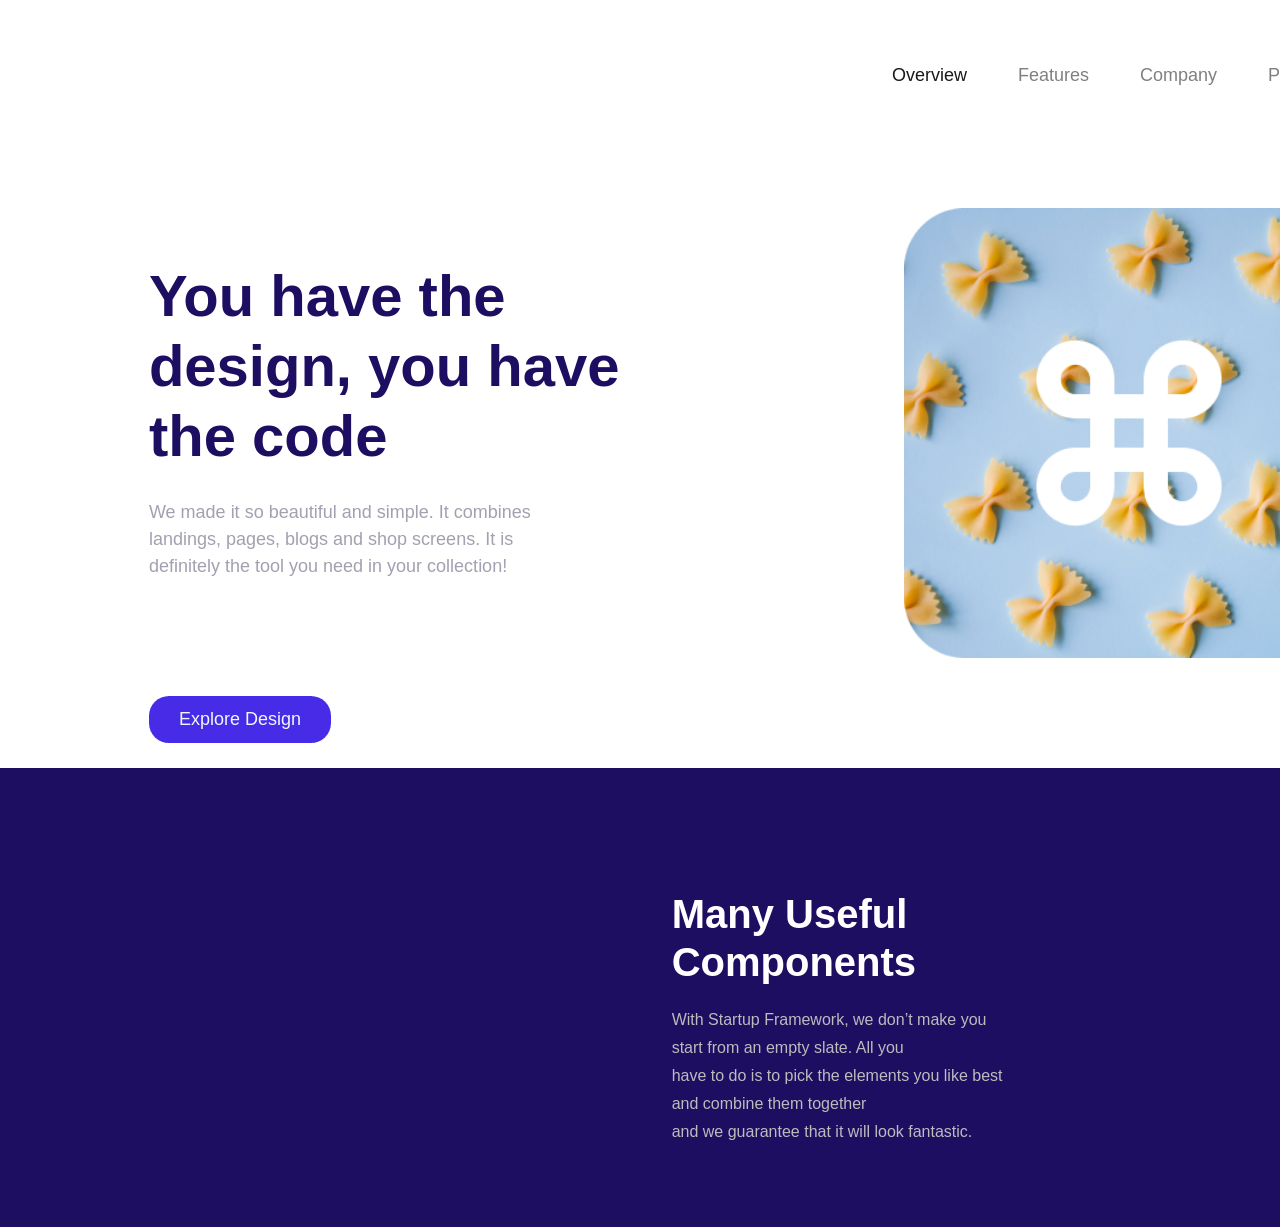
==== index9.html @ 81e71b6c "added header9" ====
<!DOCTYPE html>
<html lang="en">
<head>
    <meta charset="UTF-8">
    <meta name="viewport" content="width=device-width, initial-scale=1.0">
    <title>header9</title>

    <!-- header 9 css -->
    <link rel="stylesheet" href="header9.css">

    <!-- bootstrap css -->
    <link rel="stylesheet" href="https://cdn.jsdelivr.net/npm/bootstrap@4.6.2/dist/css/bootstrap.min.css" integrity="sha384-xOolHFLEh07PJGoPkLv1IbcEPTNtaed2xpHsD9ESMhqIYd0nLMwNLD69Npy4HI+N" crossorigin="anonymous">
</head>
<body>

  <div class="row">
    <div class="col-sm-12 col-md-12 col-lg-1"></div>
    <div class="col-sm-12 col-md-12 col-lg-10 ">
        <nav class="navbar navbar-expand-lg navbar-light">
    <div class="col-sm-12 col-md-12 col-lg-1"></div>
</div>


<section>
    <div class="row">
        <div class="col-sm-12 col-md-12 col-lg-1 col-xl-1"></div>
        <div class="col-sm-12 col-md-12 col-lg-10 col-xl-10">
            <div class="row">
                <div class="col-sm-12 col-md-12 col-lg-6 col-xl-6 spectar">
                  <div class="upper">
                    <!-- <h4>Startup3</h4> -->
                    <div class="navigate">
                        <nav class="navbar navbar-expand-lg navbar-light">
                            <!-- <a class="navbar-brand" href="#">Navbar</a> -->
                            <button class="navbar-toggler" type="button" data-toggle="collapse" data-target="#navbarNav" aria-controls="navbarNav" aria-expanded="false" aria-label="Toggle navigation">
                              <span class="navbar-toggler-icon"></span>
                            </button>
                            <div class="collapse navbar-collapse" id="navbarNav">
                              <ul class="navbar-nav">
                                <li class="nav-item active">
                                  <a class="nav-link" href="top-nav">Overview <span class="sr-only">(current)</span></a>
                                </li>
                                <li class="nav-item">
                                  <a class="nav-link" href="top-nav">Features</a>
                                </li>
                                <li class="nav-item">
                                  <a class="nav-link" href="top-nav">Company</a>
                                </li>
                                <li class="nav-item">
                                    <a class="nav-link" href="top-nav">Platform</a>
                                  </li>
                                  
                                <li class="btn-class">
                                    <button>
                                        <a class="nav-link" href="top-nav">Purchase</a>
                                    </button>
                                  </li>
                              </ul>
                            </div>
                        </nav>
                      <!-- <a href="#">Pricing</a>
                      <a href="#">About</a> -->
                    </div>
                  </div>
                    <div class="herotext">
                        <h1>You have the<br> design, you have<br> the code</h1>
                        <p>
                          We made it so beautiful and simple. It combines<br>
                          landings, pages, blogs and shop screens. It is<br>
                          definitely the tool you need in your collection!
                        </p>


                        <div class="button">
                            <button class="btn-hero">Explore Design</button>
                        </div>
                    </div>
                </div>
                <div class="col-sm-12 col-md-12 col-lg-6 col-xl-6">
                    <div class="hero-img">
                        <img src="Image(2).png" alt="">
                </div>
            </div>
        </div>
        <div class="col-sm-12 col-md-12 col-lg-1 col-xl-1"></div>
    </div>
</section>

  <div class="buttom-footer">
    <div class="col-sm-12 col-md-12 col-lg-1 col-xl-1"></div>
<div class="col-sm-12 col-md-12 offset-lg-2 col-lg-10">
  <div class="holo">
    <div class="big-div">
      <div class="div-img">
        <img src="/headergit init
        9/Image(2).png" alt="">
  
      </div>
      <div class="div-text">
        <h1> Many Useful Components</h1>
        <p>With Startup Framework, we don’t make you start from an empty slate. All you <br> have to do is to pick the elements you like best and combine them together <br> and we guarantee that it will look fantastic. </p>
      </div>
    </div>
  </div>
  
  <div class="col-sm-12 col-md-12 col-lg-1"></div>
</div>





    <script src="https://cdn.jsdelivr.net/npm/jquery@3.5.1/dist/jquery.slim.min.js" integrity="sha384-DfXdz2htPH0lsSSs5nCTpuj/zy4C+OGpamoFVy38MVBnE+IbbVYUew+OrCXaRkfj" crossorigin="anonymous"></script>
    <script src="https://cdn.jsdelivr.net/npm/bootstrap@4.6.2/dist/js/bootstrap.bundle.min.js" integrity="sha384-Fy6S3B9q64WdZWQUiU+q4/2Lc9npb8tCaSX9FK7E8HnRr0Jz8D6OP9dO5Vg3Q9ct" crossorigin="anonymous"></script>          
</body>
</html>
---- header9.css ----
/* styling */
@import url('https://fonts.googleapis.com/css2?family=DM+Sans:wght@100;200;500;700&display=swap');

*{
    font-family: DMsans, sans-serif;
}

/* styling button */

.row {
    margin: 0 !important;
    
}

/* .nav-link {
    color: #15143966 !important;
} */



.btn-hero {
    border: 0;
    padding: 10px 30px;
    font-family: Arial, Helvetica, sans-serif;
    box-shadow: none;
    color: aliceblue;
    outline: none;
    background: #482BE7;
    border-radius: 20px;
    cursor: pointer;
    font-size: 18px;
}

.button {
    padding-top: 100px;
}

.herotext h1 {
    padding-top: 150px;
    font-family: Arial, Helvetica, sans-serif;
    font-size: 58px;
    font-weight: 700;
    font-variant-position: 226px;
    color: #1E0E62;
    line-height: 70px;
    letter-spacing: -1;
}

.herotext p {
    font-family: Arial, Helvetica, sans-serif;
    font-size: 18px;
    color: #15143966;
    padding-top: 20px;
}

.hero-img {
    margin-left: 32%;
    margin-top: 35%;
    margin-bottom: 10%;
}

.hero-img img  {
    width: 450px;
    height: fit-content;
    padding-bottom: 55px;
}


.upper{
    display: inline-flex;
    margin-top:30px;
}

.navigate a {
    text-decoration: none;
    color: #15143966;
    font-size: 18px;
    margin-left: 35px;
}

.navigate nav {
    padding-left: 700px;
}



.btn-class button {
    /* border: 5px; */
    padding: 1px 1px;
    padding-right: 25px;
    font-family: Arial, Helvetica, sans-serif;
    box-shadow: none;
    background-color: none;
    outline: 3px;
    /* outline-color: #ba0000; */
    /* background: #b0afb6; */
    border-radius: 25px;
    cursor: pointer;
    font-size: 18px;
}

.big-div {
    display: flex;
    gap: 400px;
    margin-top: 5%;

 
}

.holo {
    width: 80%;
    margin: 70;
}

.div-img img {
    width: 190px;
    margin-left: 20%;
}

.buttom-footer {
    background-color: #1E0E62;
    padding: 65px;
    width: 100%;
}

.div-text p {
    color: #bcbcbc;
    margin-top: 20px;
    line-height: 28px;
}

.div-text h1 {
    color: #fff;
    font-weight: 600;
    margin-top: 20px;
}




@media screen and (max-width: 992px) {
    
}
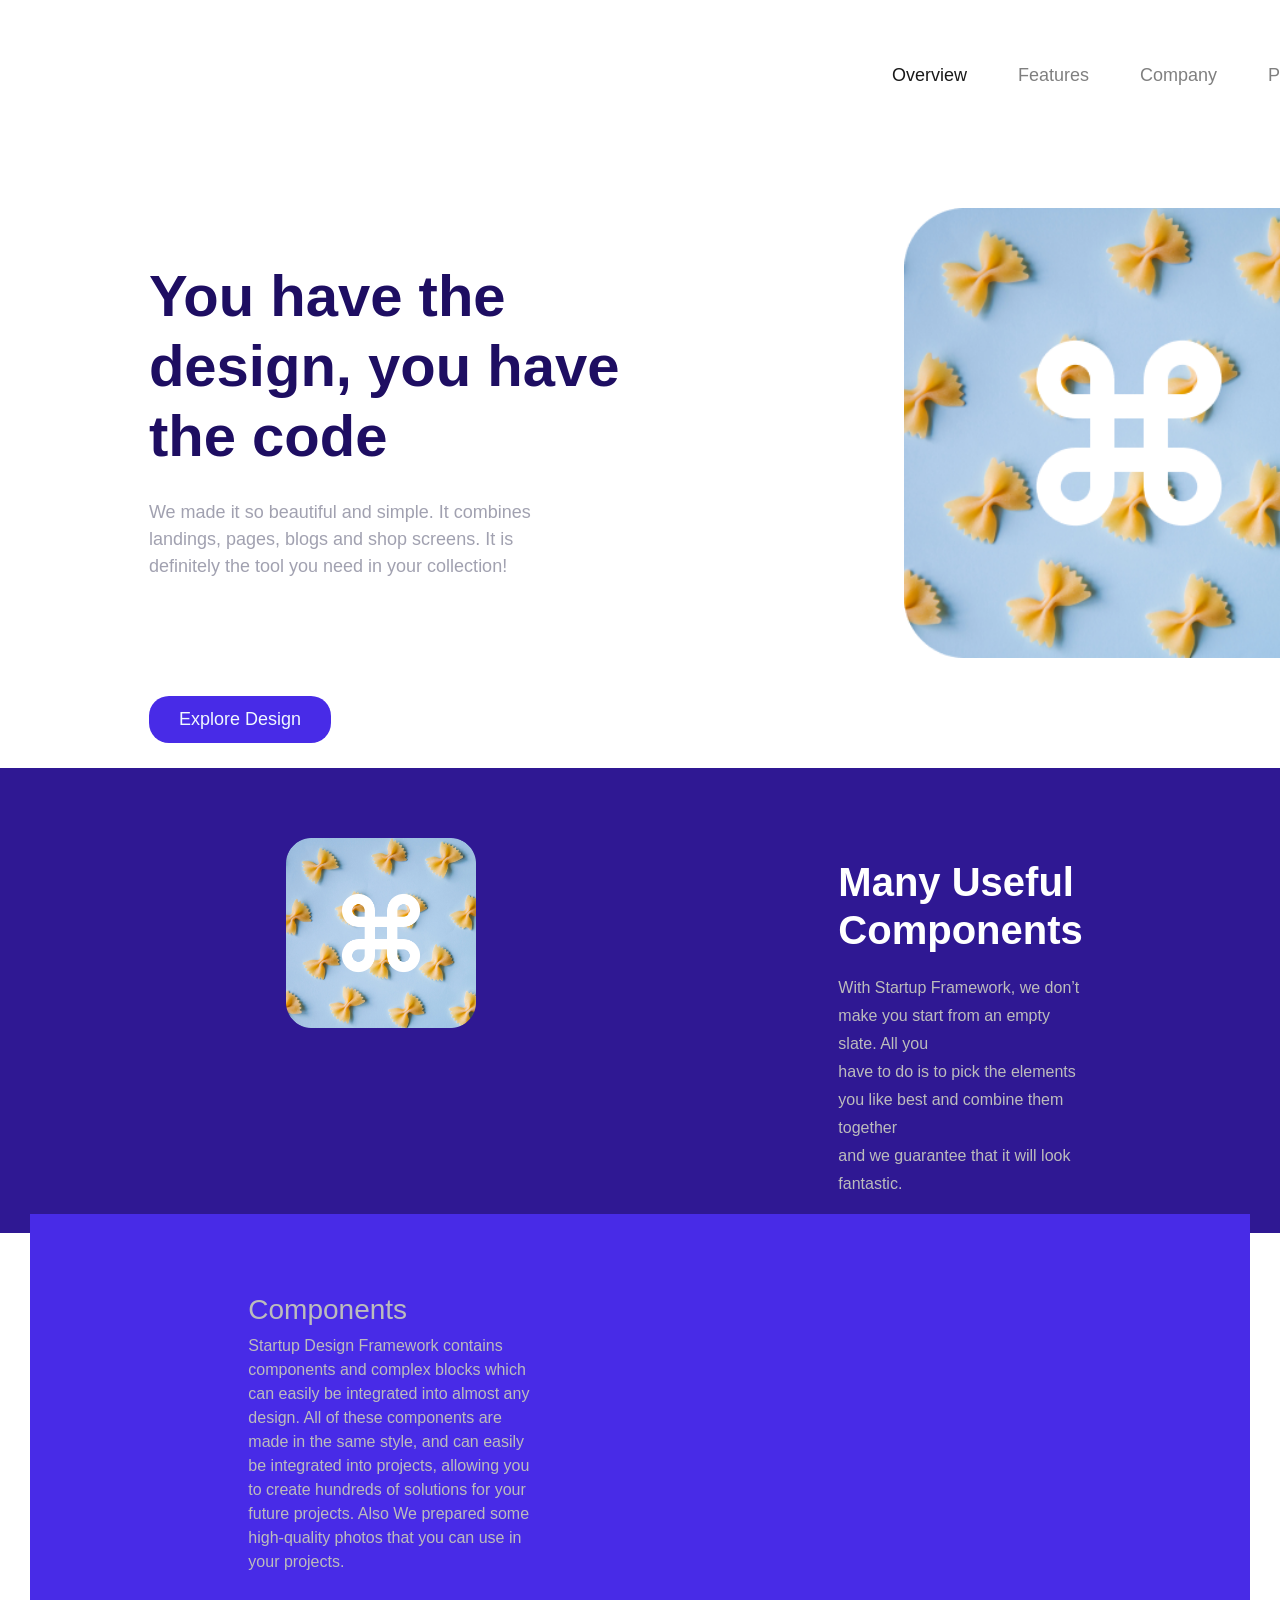
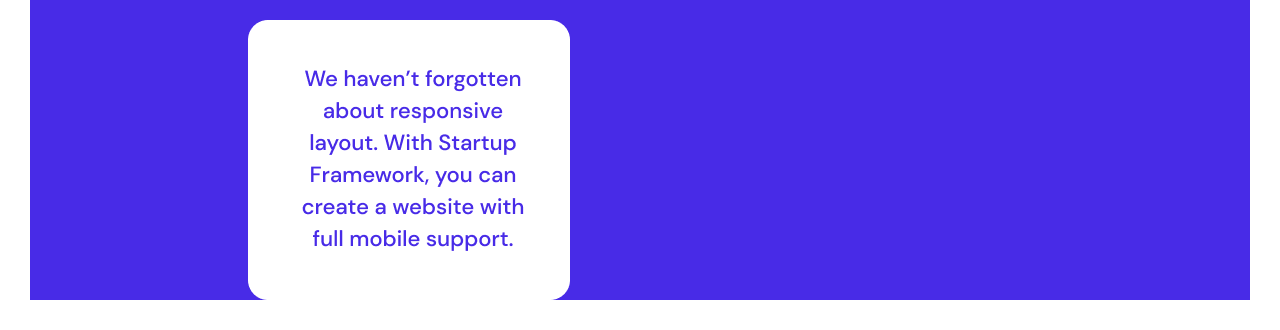
==== commit 0766935e: "added new" ====
--- a/index9.html
+++ b/index9.html
@@ -86,14 +86,14 @@
     </div>
 </section>
 
-  <div class="buttom-footer">
+  <section>
+    <div class="buttom-footer">
     <div class="col-sm-12 col-md-12 col-lg-1 col-xl-1"></div>
 <div class="col-sm-12 col-md-12 offset-lg-2 col-lg-10">
   <div class="holo">
     <div class="big-div">
       <div class="div-img">
-        <img src="/headergit init
-        9/Image(2).png" alt="">
+        <img src="Image(2).png" alt="">
   
       </div>
       <div class="div-text">
@@ -102,9 +102,37 @@
       </div>
     </div>
   </div>
-  
   <div class="col-sm-12 col-md-12 col-lg-1"></div>
 </div>
+<section>
+
+
+
+<section>
+  <div class="button-below">
+  <div class="col-sm-12 col-md-12 col-lg-1 col-xl-1"></div>
+  <div class="col-sm-12 col-md-12 offset-lg-2 col-lg-10">
+    <div>
+      <div class="right-top-text">
+        <h3>Components</h3>
+        <p>Startup Design Framework contains components and 
+          complex blocks which can easily be integrated into
+          almost any design. All of these components are made
+          in the same style, and can easily be integrated into
+          projects, allowing you to create hundreds of solutions
+          for your future projects. Also We prepared some high-quality
+          photos that you can use in your projects.
+        </p>
+      <div>  
+        <div class="tip-img-png">
+          <img src="Tip.png" alt="">
+        </div>
+      </div>
+    </div> 
+  <div class="col-sm-12 col-md-12 col-lg-1"></div>
+  <div>  
+<section>
+  
 
 
 
--- a/header9.css
+++ b/header9.css
@@ -118,9 +118,14 @@
 }
 
 .buttom-footer {
-    background-color: #1E0E62;
-    padding: 65px;
-    width: 100%;
+    background-color: #2F1893;
+    padding: 30px;
+    width: 100%  
+}
+
+
+.buttom-footer {
+    height: 40%;
 }
 
 .div-text p {
@@ -135,6 +140,26 @@
     margin-top: 20px;
 }
 
+/* Components Session */
+
+.button-below {
+    background: #482BE7;
+    color: #bcbcbc;
+}
+
+.right-top-text {
+    padding-right: 70%;
+    padding-top: 8%;
+    gap: 80%;
+
+}
+
+.tip-img-png {
+    padding-top: 10%;
+}
+
+
+
 
 
 
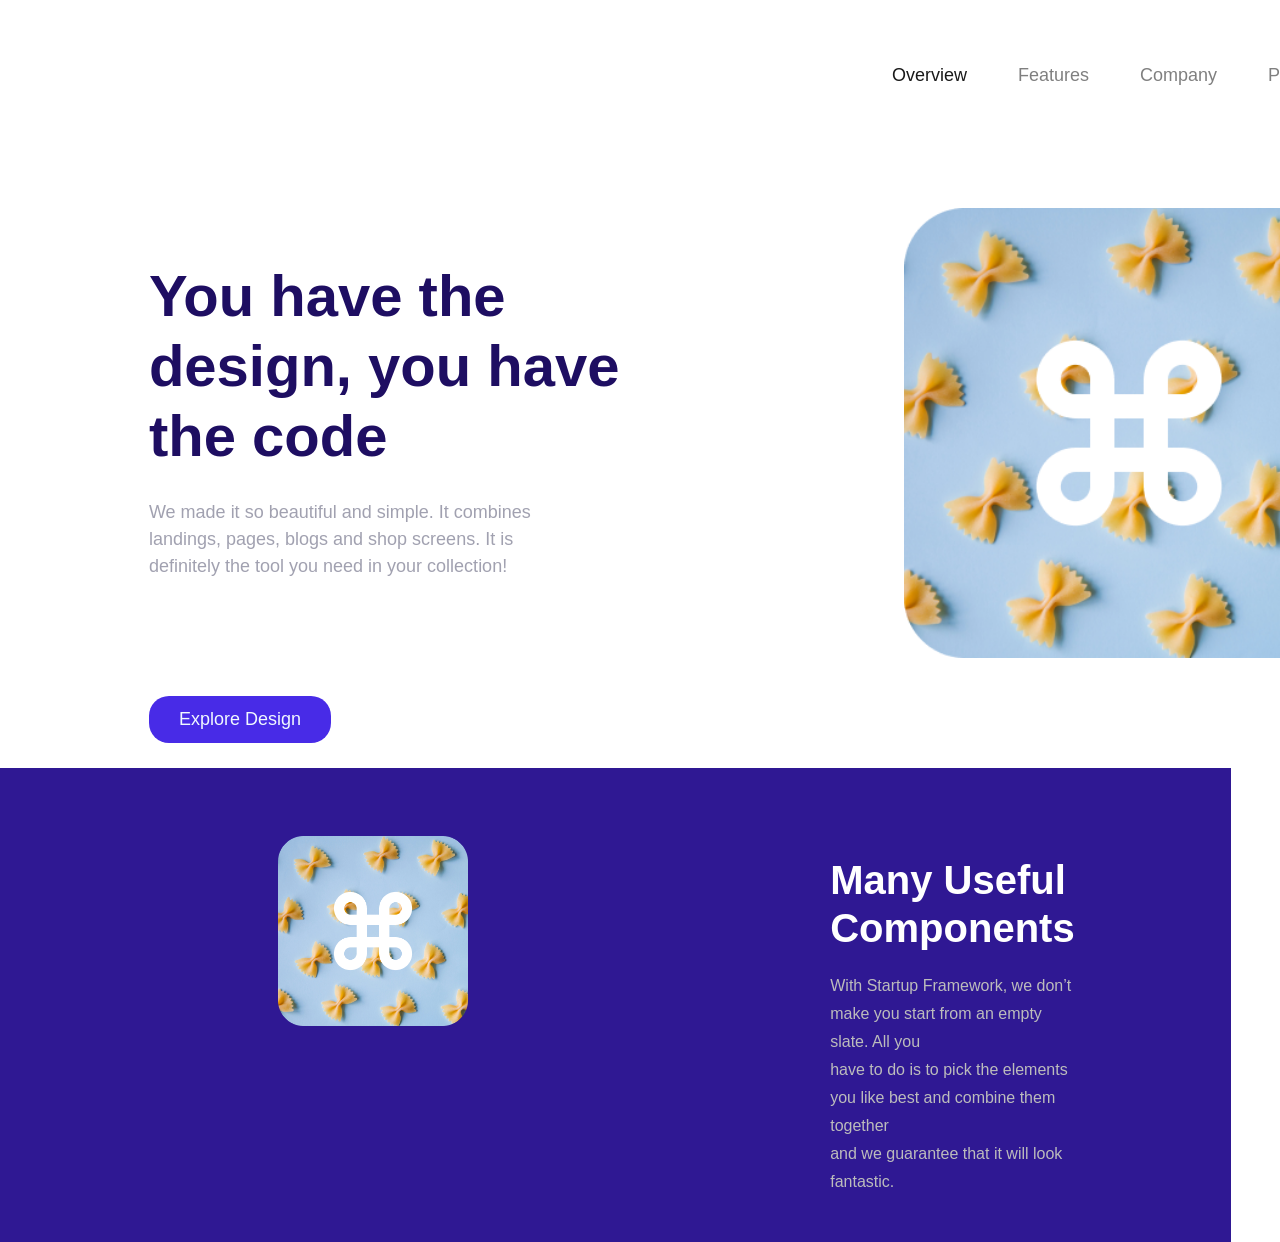
==== commit 67e64fe4: "added again" ====
--- a/index9.html
+++ b/index9.html
@@ -105,33 +105,6 @@
   <div class="col-sm-12 col-md-12 col-lg-1"></div>
 </div>
 <section>
-
-
-
-<section>
-  <div class="button-below">
-  <div class="col-sm-12 col-md-12 col-lg-1 col-xl-1"></div>
-  <div class="col-sm-12 col-md-12 offset-lg-2 col-lg-10">
-    <div>
-      <div class="right-top-text">
-        <h3>Components</h3>
-        <p>Startup Design Framework contains components and 
-          complex blocks which can easily be integrated into
-          almost any design. All of these components are made
-          in the same style, and can easily be integrated into
-          projects, allowing you to create hundreds of solutions
-          for your future projects. Also We prepared some high-quality
-          photos that you can use in your projects.
-        </p>
-      <div>  
-        <div class="tip-img-png">
-          <img src="Tip.png" alt="">
-        </div>
-      </div>
-    </div> 
-  <div class="col-sm-12 col-md-12 col-lg-1"></div>
-  <div>  
-<section>
   
 
 
--- a/header9.css
+++ b/header9.css
@@ -120,12 +120,11 @@
 .buttom-footer {
     background-color: #2F1893;
     padding: 30px;
-    width: 100%  
 }
 
 
 .buttom-footer {
-    height: 40%;
+    height: 100%;
 }
 
 .div-text p {
@@ -140,24 +139,6 @@
     margin-top: 20px;
 }
 
-/* Components Session */
-
-.button-below {
-    background: #482BE7;
-    color: #bcbcbc;
-}
-
-.right-top-text {
-    padding-right: 70%;
-    padding-top: 8%;
-    gap: 80%;
-
-}
-
-.tip-img-png {
-    padding-top: 10%;
-}
-
 
 
 
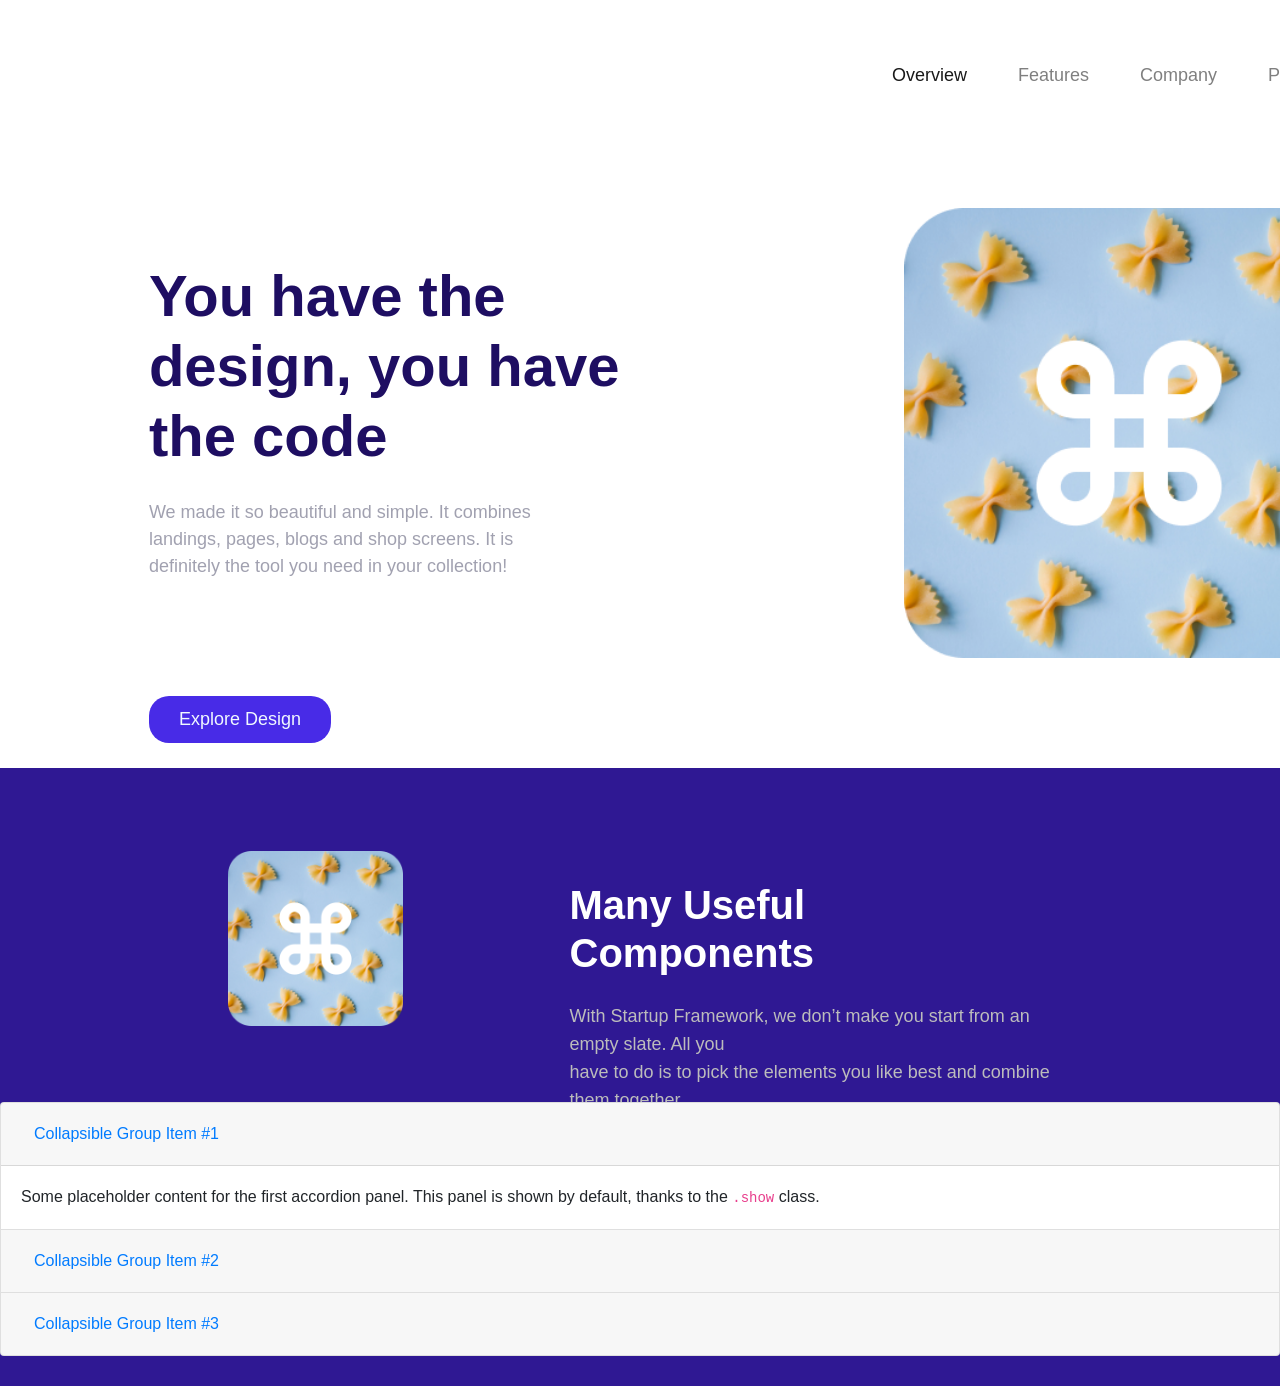
==== commit 38832172: "addednew" ====
--- a/index9.html
+++ b/index9.html
@@ -86,7 +86,7 @@
     </div>
 </section>
 
-  <section>
+
     <div class="buttom-footer">
     <div class="col-sm-12 col-md-12 col-lg-1 col-xl-1"></div>
 <div class="col-sm-12 col-md-12 offset-lg-2 col-lg-10">
@@ -104,11 +104,53 @@
   </div>
   <div class="col-sm-12 col-md-12 col-lg-1"></div>
 </div>
-<section>
-  
 
 
+<div class="accordion" id="accordionExample">
+  <div class="card">
+    <div class="card-header" id="headingOne">
+      <h2 class="mb-0">
+        <button class="btn btn-link btn-block text-left" type="button" data-toggle="collapse" data-target="#collapseOne" aria-expanded="true" aria-controls="collapseOne">
+          Collapsible Group Item #1
+        </button>
+      </h2>
+    </div>
 
+    <div id="collapseOne" class="collapse show" aria-labelledby="headingOne" data-parent="#accordionExample">
+      <div class="card-body">
+        Some placeholder content for the first accordion panel. This panel is shown by default, thanks to the <code>.show</code> class.
+      </div>
+    </div>
+  </div>
+  <div class="card">
+    <div class="card-header" id="headingTwo">
+      <h2 class="mb-0">
+        <button class="btn btn-link btn-block text-left collapsed" type="button" data-toggle="collapse" data-target="#collapseTwo" aria-expanded="false" aria-controls="collapseTwo">
+          Collapsible Group Item #2
+        </button>
+      </h2>
+    </div>
+    <div id="collapseTwo" class="collapse" aria-labelledby="headingTwo" data-parent="#accordionExample">
+      <div class="card-body">
+        Some placeholder content for the second accordion panel. This panel is hidden by default.
+      </div>
+    </div>
+  </div>
+  <div class="card">
+    <div class="card-header" id="headingThree">
+      <h2 class="mb-0">
+        <button class="btn btn-link btn-block text-left collapsed" type="button" data-toggle="collapse" data-target="#collapseThree" aria-expanded="false" aria-controls="collapseThree">
+          Collapsible Group Item #3
+        </button>
+      </h2>
+    </div>
+    <div id="collapseThree" class="collapse" aria-labelledby="headingThree" data-parent="#accordionExample">
+      <div class="card-body">
+        And lastly, the placeholder content for the third and final accordion panel. This panel is hidden by default.
+      </div>
+    </div>
+  </div>
+</div>
 
 
     <script src="https://cdn.jsdelivr.net/npm/jquery@3.5.1/dist/jquery.slim.min.js" integrity="sha384-DfXdz2htPH0lsSSs5nCTpuj/zy4C+OGpamoFVy38MVBnE+IbbVYUew+OrCXaRkfj" crossorigin="anonymous"></script>
--- a/header9.css
+++ b/header9.css
@@ -101,10 +101,8 @@
 
 .big-div {
     display: flex;
-    gap: 400px;
-    margin-top: 5%;
-
- 
+    gap: 50px;
+    margin-top: 10%;
 }
 
 .holo {
@@ -113,15 +111,17 @@
 }
 
 .div-img img {
-    width: 190px;
-    margin-left: 20%;
+    width: 60%;
+    margin-right: 20%;
+    padding-bottom: 10%;
+    padding-top: -5;
 }
 
 .buttom-footer {
     background-color: #2F1893;
-    padding: 30px;
+    padding-bottom: 30px;
+    width: 100%;
 }
-
 
 .buttom-footer {
     height: 100%;
@@ -129,17 +129,18 @@
 
 .div-text p {
     color: #bcbcbc;
-    margin-top: 20px;
+    font-size: 18px;
     line-height: 28px;
+    font-weight: 500;
+    height: 84px;
 }
 
 .div-text h1 {
     color: #fff;
     font-weight: 600;
-    margin-top: 20px;
+    margin-top: 30px;
+    margin-bottom: 5%;
 }
-
-
 
 
 
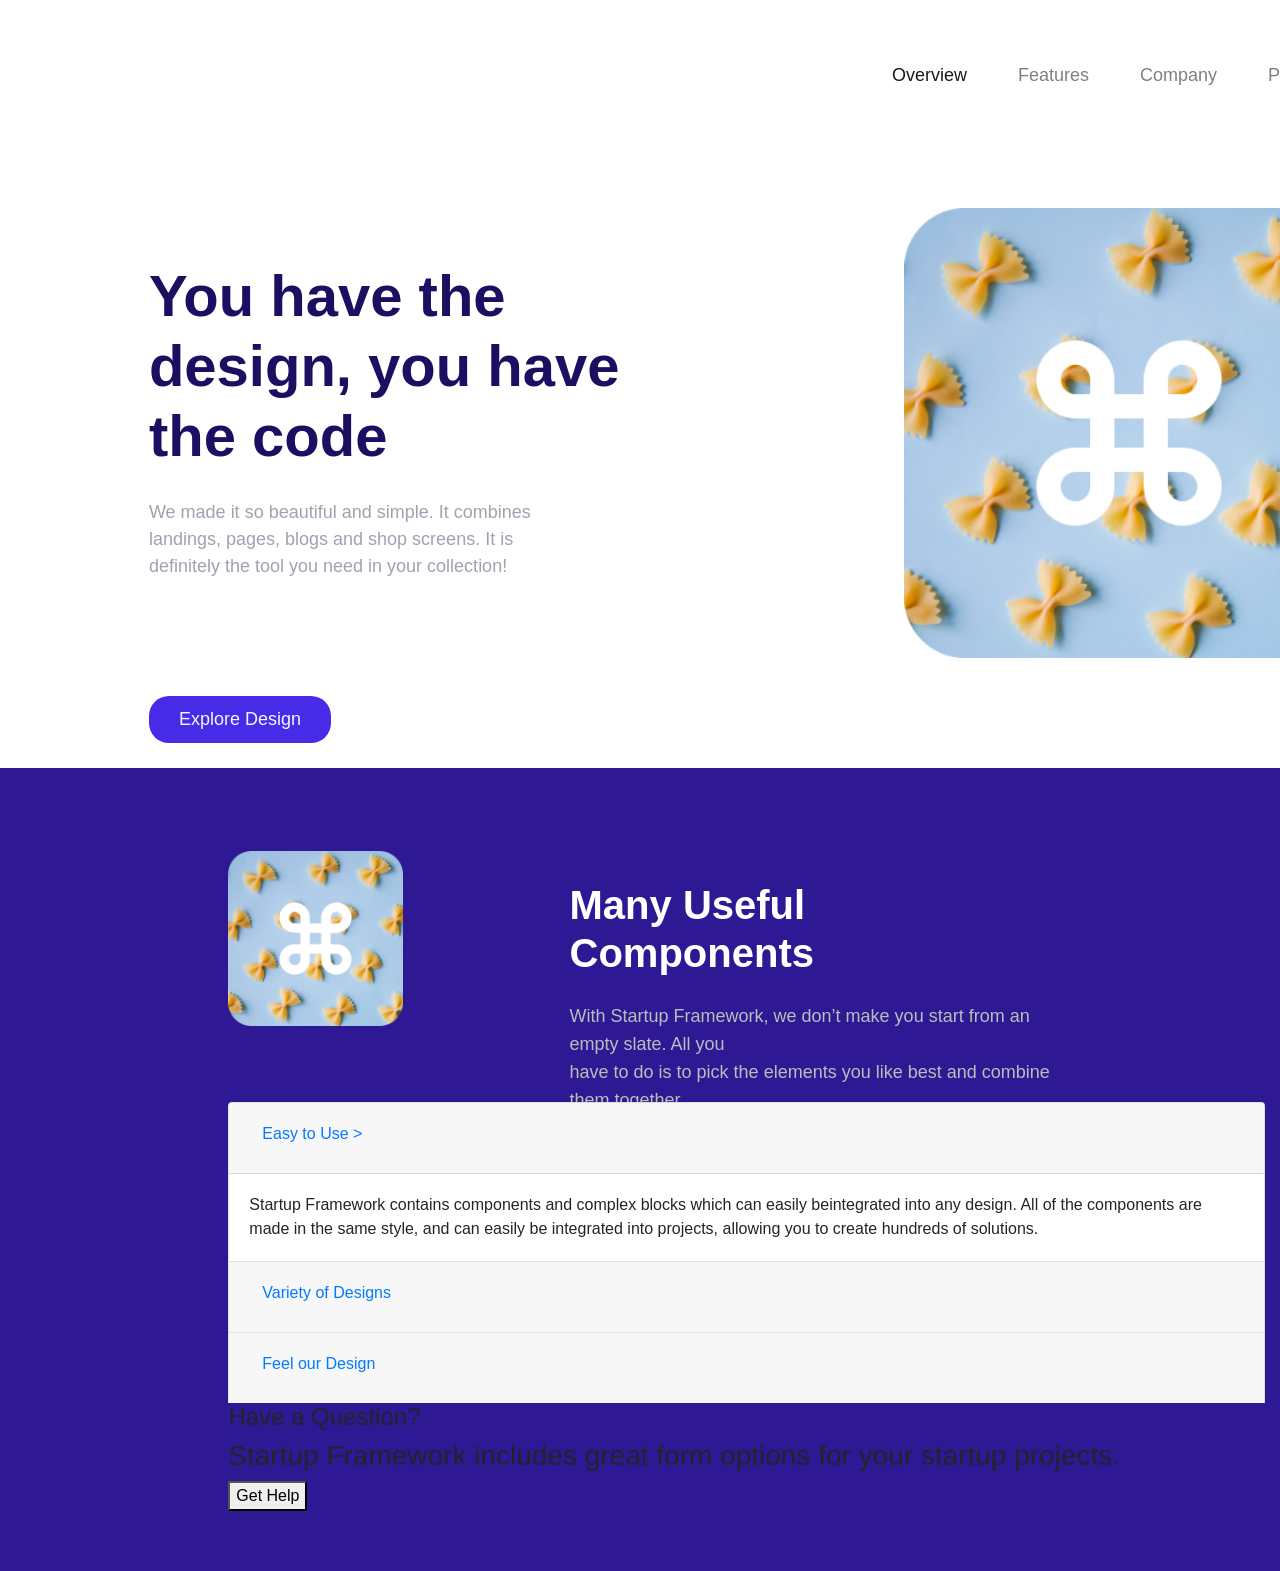
==== commit 15f8105b: "addedmore" ====
--- a/index9.html
+++ b/index9.html
@@ -106,48 +106,60 @@
 </div>
 
 
-<div class="accordion" id="accordionExample">
+<div class="buttom-footer">
+  <div class="col-sm-12 col-md-12 col-lg-1 col-xl-1"></div>
+<div class="col-sm-12 col-md-12 offset-lg-2 col-lg-10">
+  <div class="accordion" id="accordionExample">
   <div class="card">
     <div class="card-header" id="headingOne">
-      <h2 class="mb-0">
+      <h2 class="mb-2">
         <button class="btn btn-link btn-block text-left" type="button" data-toggle="collapse" data-target="#collapseOne" aria-expanded="true" aria-controls="collapseOne">
-          Collapsible Group Item #1
+          Easy to Use &gt;
         </button>
       </h2>
     </div>
 
     <div id="collapseOne" class="collapse show" aria-labelledby="headingOne" data-parent="#accordionExample">
       <div class="card-body">
-        Some placeholder content for the first accordion panel. This panel is shown by default, thanks to the <code>.show</code> class.
+        Startup Framework contains components and complex blocks which can easily beintegrated into any design. All of the components are made in the same style, and can easily be integrated into projects, allowing you to create hundreds of solutions.
       </div>
     </div>
   </div>
   <div class="card">
     <div class="card-header" id="headingTwo">
-      <h2 class="mb-0">
+      <h2 class="mb-2">
         <button class="btn btn-link btn-block text-left collapsed" type="button" data-toggle="collapse" data-target="#collapseTwo" aria-expanded="false" aria-controls="collapseTwo">
-          Collapsible Group Item #2
+          Variety of Designs
         </button>
       </h2>
     </div>
     <div id="collapseTwo" class="collapse" aria-labelledby="headingTwo" data-parent="#accordionExample">
       <div class="card-body">
-        Some placeholder content for the second accordion panel. This panel is hidden by default.
+        Startup Framework contains components and complex blocks which can easily be integrated into any design. All of the components are made in the same style, and can easily be integrated into projects, allowing you to create hundreds of solutions.
       </div>
     </div>
   </div>
   <div class="card">
     <div class="card-header" id="headingThree">
-      <h2 class="mb-0">
+      <h2 class="mb-2">
         <button class="btn btn-link btn-block text-left collapsed" type="button" data-toggle="collapse" data-target="#collapseThree" aria-expanded="false" aria-controls="collapseThree">
-          Collapsible Group Item #3
+          Feel our Design
         </button>
       </h2>
     </div>
     <div id="collapseThree" class="collapse" aria-labelledby="headingThree" data-parent="#accordionExample">
       <div class="card-body">
-        And lastly, the placeholder content for the third and final accordion panel. This panel is hidden by default.
+        Startup Framework contains components and complex blocks which can easily be integrated into any design. All of the components are made in the same style, and can easily be integrated into projects, allowing you to create hundreds of solutions.
       </div>
+    </div>
+  </div>
+  <div class="right-tex">
+    <div class="hane-a-question">
+      <h4>Have a Question?</h4>
+      <h3>Startup Framework includes great form options for your startup projects.</h3>
+    </div>
+    <div class="button-get">
+      <button>Get Help</button>
     </div>
   </div>
 </div>
--- a/header9.css
+++ b/header9.css
@@ -124,7 +124,7 @@
 }
 
 .buttom-footer {
-    height: 100%;
+
 }
 
 .div-text p {
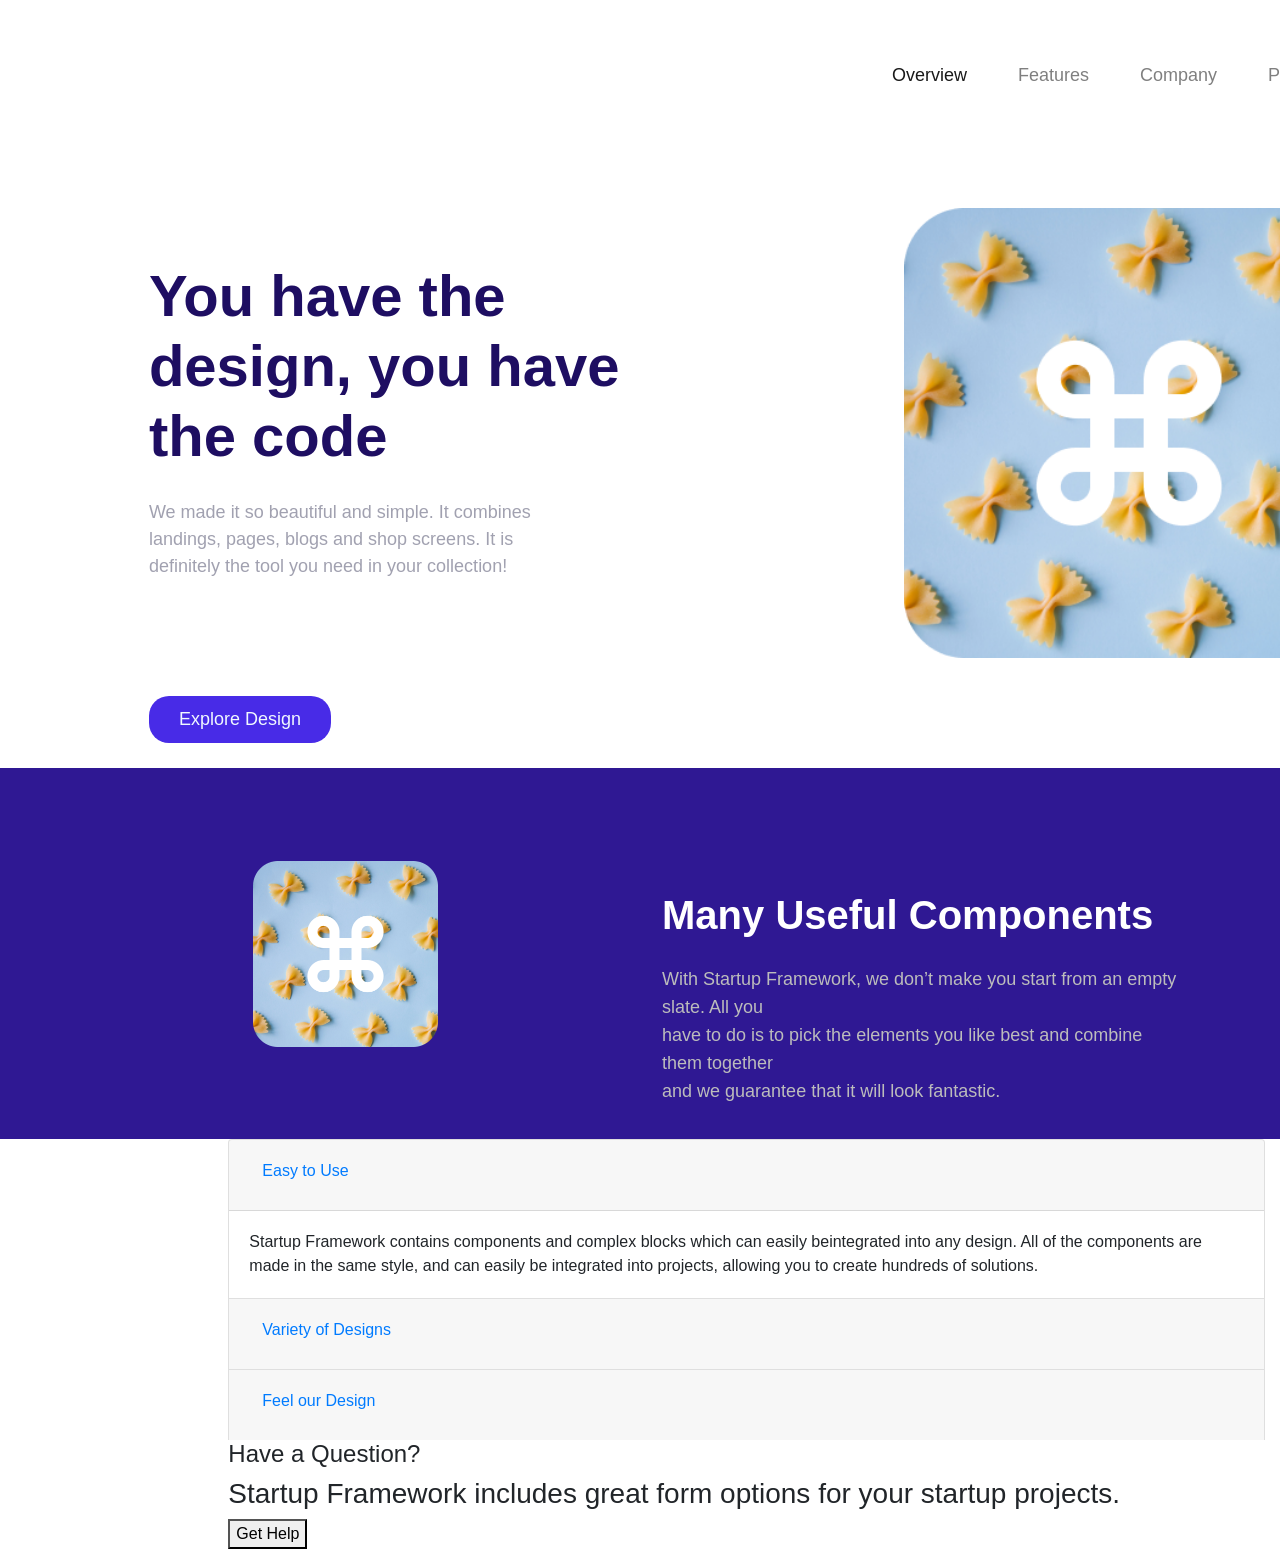
==== commit a9e87f47: "header-9" ====
--- a/index9.html
+++ b/index9.html
@@ -84,41 +84,39 @@
         </div>
         <div class="col-sm-12 col-md-12 col-lg-1 col-xl-1"></div>
     </div>
+
+    <div class="buttom-footer">
+      <div class="col-sm-12 col-md-12 col-lg-1 col-xl-1"></div>
+  <div class="col-sm-12 col-md-12 offset-lg-2 col-lg-10">
+    <div class="holo">
+      <div class="big-div">
+        <div class="div-img">
+          <img src="Image(2).png" alt="">
+    
+        </div>
+        <div class="div-text">
+          <h1> Many Useful Components</h1>
+          <p>With Startup Framework, we don’t make you start from an empty slate. All you <br> have to do is to pick the elements you like best and combine them together <br> and we guarantee that it will look fantastic. </p>
+        </div>
+      </div>
+    </div>
+    <div class="col-sm-12 col-md-12 col-lg-1"></div>
+  </div>
 </section>
 
 
-    <div class="buttom-footer">
-    <div class="col-sm-12 col-md-12 col-lg-1 col-xl-1"></div>
-<div class="col-sm-12 col-md-12 offset-lg-2 col-lg-10">
-  <div class="holo">
-    <div class="big-div">
-      <div class="div-img">
-        <img src="Image(2).png" alt="">
-  
-      </div>
-      <div class="div-text">
-        <h1> Many Useful Components</h1>
-        <p>With Startup Framework, we don’t make you start from an empty slate. All you <br> have to do is to pick the elements you like best and combine them together <br> and we guarantee that it will look fantastic. </p>
-      </div>
-    </div>
-  </div>
-  <div class="col-sm-12 col-md-12 col-lg-1"></div>
-</div>
-
-
-<div class="buttom-footer">
+<div class="buttom-footer-2">
   <div class="col-sm-12 col-md-12 col-lg-1 col-xl-1"></div>
 <div class="col-sm-12 col-md-12 offset-lg-2 col-lg-10">
   <div class="accordion" id="accordionExample">
   <div class="card">
     <div class="card-header" id="headingOne">
-      <h2 class="mb-2">
+      <h2 class="mb-02">
         <button class="btn btn-link btn-block text-left" type="button" data-toggle="collapse" data-target="#collapseOne" aria-expanded="true" aria-controls="collapseOne">
-          Easy to Use &gt;
+          Easy to Use
         </button>
       </h2>
     </div>
-
     <div id="collapseOne" class="collapse show" aria-labelledby="headingOne" data-parent="#accordionExample">
       <div class="card-body">
         Startup Framework contains components and complex blocks which can easily beintegrated into any design. All of the components are made in the same style, and can easily be integrated into projects, allowing you to create hundreds of solutions.
--- a/header9.css
+++ b/header9.css
@@ -99,9 +99,10 @@
     font-size: 18px;
 }
 
+/* many useful components section */
 .big-div {
     display: flex;
-    gap: 50px;
+    gap: 100px;
     margin-top: 10%;
 }
 
@@ -113,19 +114,21 @@
 .div-img img {
     width: 60%;
     margin-right: 20%;
-    padding-bottom: 10%;
-    padding-top: -5;
+    padding-bottom: 30%;
+    padding-top: 0%;
 }
 
 .buttom-footer {
     background-color: #2F1893;
-    padding-bottom: 30px;
+    background-size: cover;
     width: 100%;
+    background-position: center;
+    align-content: center;
 }
 
-.buttom-footer {
-
-}
+/* .buttom-footer {
+    height: 400px;
+} */
 
 .div-text p {
     color: #bcbcbc;
@@ -144,7 +147,6 @@
 
 
 
-
 @media screen and (max-width: 992px) {
     
 }
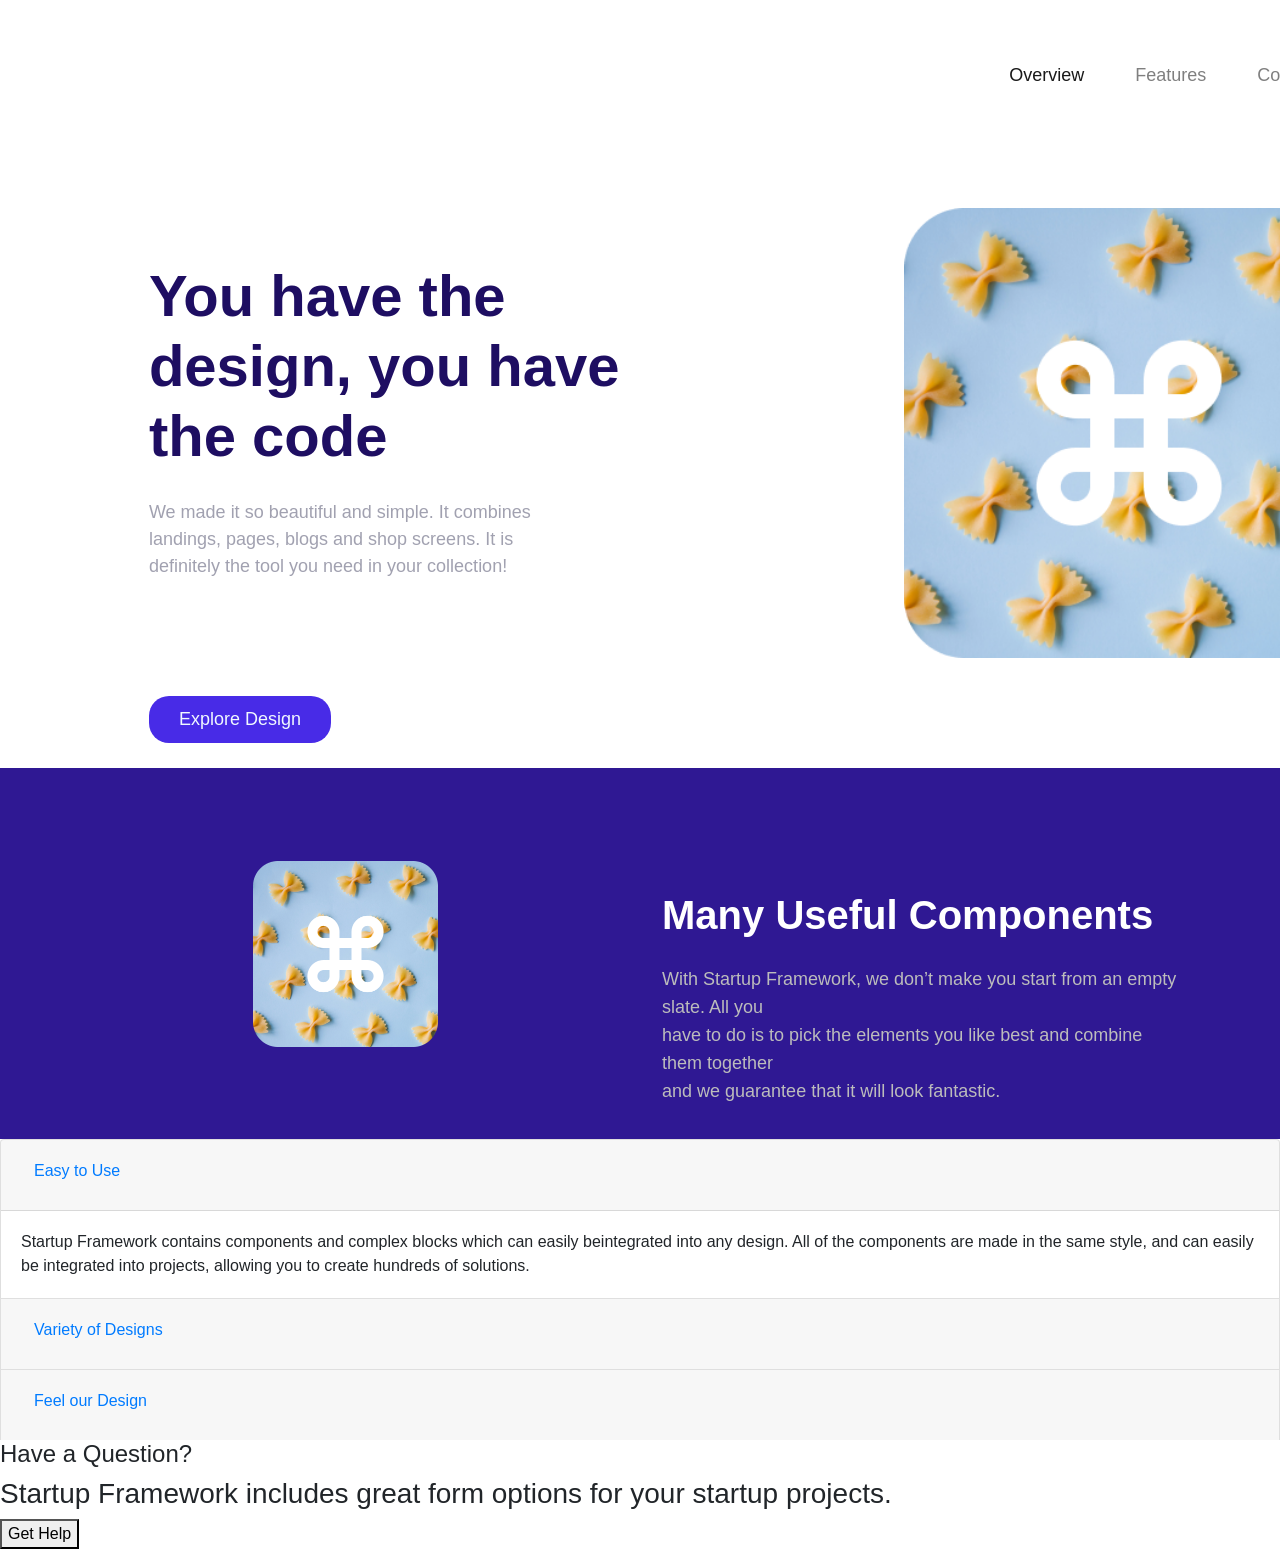
==== commit 1960391b: "added again" ====
--- a/index9.html
+++ b/index9.html
@@ -35,7 +35,7 @@
                             <button class="navbar-toggler" type="button" data-toggle="collapse" data-target="#navbarNav" aria-controls="navbarNav" aria-expanded="false" aria-label="Toggle navigation">
                               <span class="navbar-toggler-icon"></span>
                             </button>
-                            <div class="collapse navbar-collapse" id="navbarNav">
+                            <div class="collapse navbar-collapse" id="navbarNav1">
                               <ul class="navbar-nav">
                                 <li class="nav-item active">
                                   <a class="nav-link" href="top-nav">Overview <span class="sr-only">(current)</span></a>
@@ -105,13 +105,13 @@
 </section>
 
 
-<div class="buttom-footer-2">
-  <div class="col-sm-12 col-md-12 col-lg-1 col-xl-1"></div>
-<div class="col-sm-12 col-md-12 offset-lg-2 col-lg-10">
+<!-- have a question? section -->
+
+    <div class="buttom-footer-2">
   <div class="accordion" id="accordionExample">
   <div class="card">
     <div class="card-header" id="headingOne">
-      <h2 class="mb-02">
+      <h2 class="mb-2">
         <button class="btn btn-link btn-block text-left" type="button" data-toggle="collapse" data-target="#collapseOne" aria-expanded="true" aria-controls="collapseOne">
           Easy to Use
         </button>
--- a/header9.css
+++ b/header9.css
@@ -57,6 +57,10 @@
     margin-left: 32%;
     margin-top: 35%;
     margin-bottom: 10%;
+}
+
+#navbarNav1 {
+    padding-left: 18%;
 }
 
 .hero-img img  {
@@ -144,6 +148,7 @@
     margin-top: 30px;
     margin-bottom: 5%;
 }
+/* end many useful components section */
 
 
 
